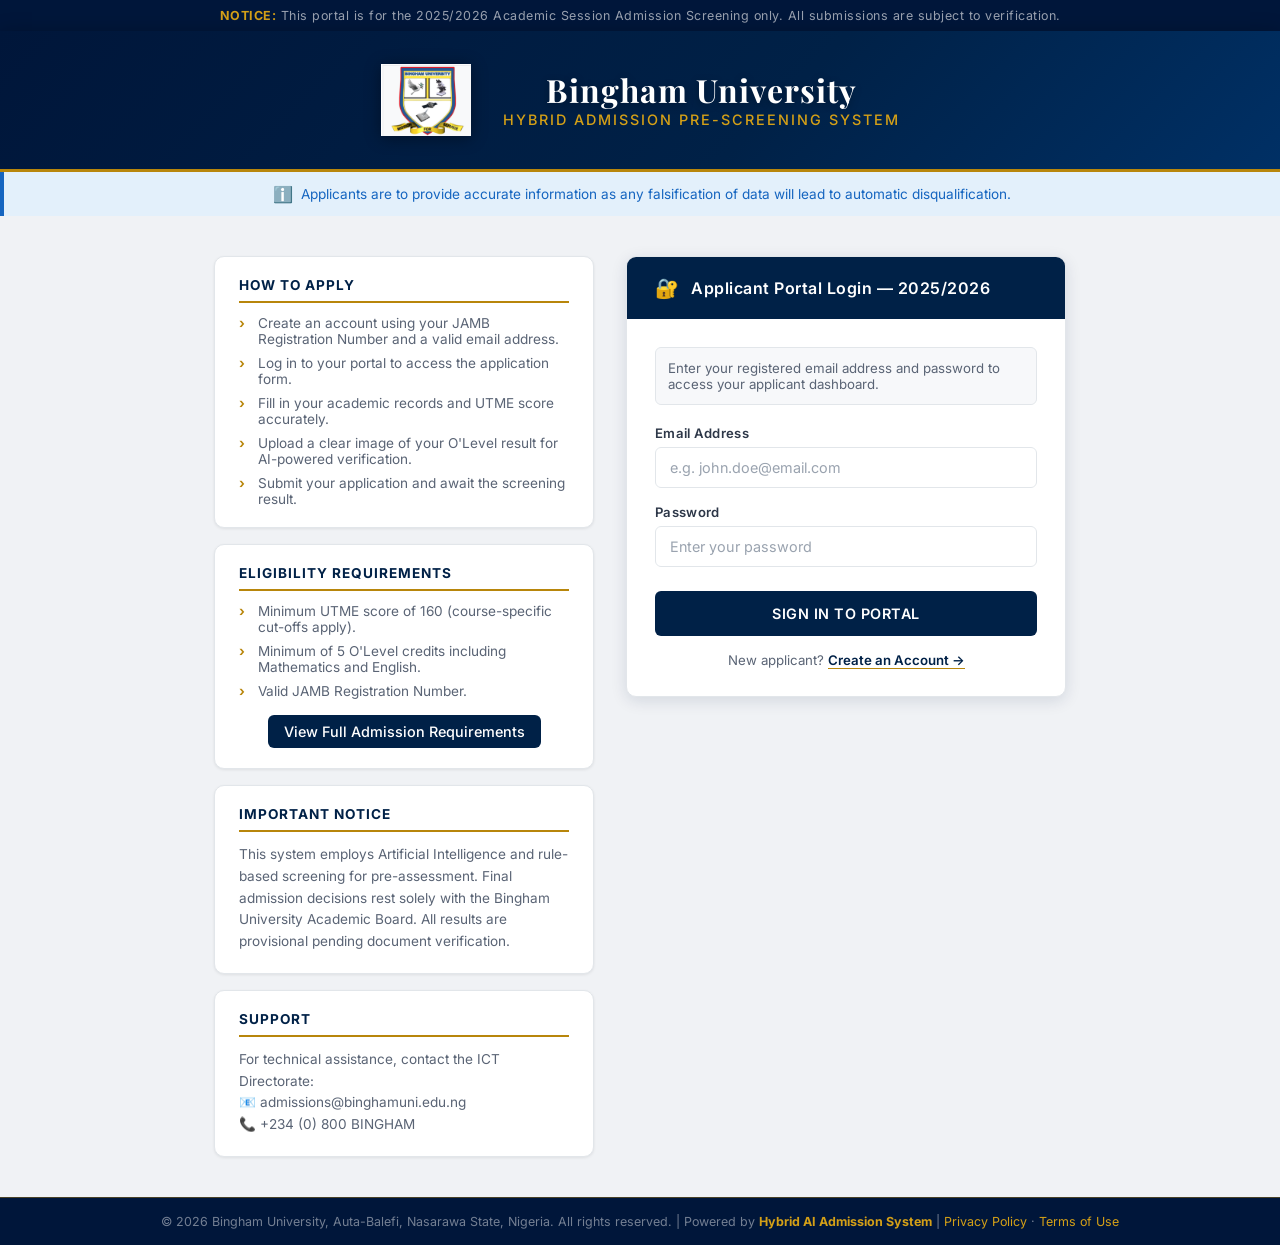
==== frontend/index.html @ 9d8b2491 "Hybrid Admission System Backend Updates" ====
<!DOCTYPE html>
<html lang="en">

<head>
    <meta charset="UTF-8">
    <meta name="viewport" content="width=device-width, initial-scale=1.0">
    <title>Applicant Login — Bingham University Admission Portal</title>
    <meta name="description"
        content="Bingham University Hybrid Admission Pre-Screening System. Register or login to begin your application.">
    <link
        href="https://fonts.googleapis.com/css2?family=Playfair+Display:wght@600;700&family=Inter:wght@300;400;500;600&display=swap"
        rel="stylesheet">
    <link rel="stylesheet" href="css/style.css">
</head>

<body class="formal-bg">

    <!-- Top Banner -->
    <div class="portal-top-banner">
        <strong>NOTICE:</strong> This portal is for the 2025/2026 Academic Session Admission Screening only. All
        submissions are subject to verification.
    </div>

    <div class="auth-wrapper">
        <!-- University Header -->
        <header class="uni-header">
            <img src="img/bingham_seal.png" alt="Bingham University Seal" class="uni-header-logo">
            <div class="uni-header-text">
                <h1>Bingham University</h1>
                <div class="system-title">Hybrid Admission Pre-Screening System</div>
            </div>
        </header>

        <!-- Notice Banner -->
        <div class="notice-banner">
            <span class="notice-icon">ℹ️</span>
            Applicants are to provide accurate information as any falsification of data will lead to automatic
            disqualification.
        </div>

        <!-- Auth Body -->
        <div class="auth-body">
            <!-- Left: Information Panel -->
            <div class="auth-info-panel">
                <div class="info-card">
                    <h3>How to Apply</h3>
                    <ul>
                        <li>Create an account using your JAMB Registration Number and a valid email address.</li>
                        <li>Log in to your portal to access the application form.</li>
                        <li>Fill in your academic records and UTME score accurately.</li>
                        <li>Upload a clear image of your O'Level result for AI-powered verification.</li>
                        <li>Submit your application and await the screening result.</li>
                    </ul>
                </div>

                <div class="info-card">
                    <h3>Eligibility Requirements</h3>
                    <ul>
                        <li>Minimum UTME score of 160 (course-specific cut-offs apply).</li>
                        <li>Minimum of 5 O'Level credits including Mathematics and English.</li>
                        <li>Valid JAMB Registration Number.</li>
                    </ul>
                    <div style="margin-top: 1rem; text-align: center;">
                        <a href="requirements.html" style="display: inline-block; padding: 0.5rem 1rem; background: var(--navy); color: white; text-decoration: none; border-radius: 6px; font-size: 0.9rem; font-weight: 500;">View Full Admission Requirements</a>
                    </div>
                </div>

                <div class="info-card">
                    <h3>Important Notice</h3>
                    <p>
                        This system employs Artificial Intelligence and rule-based screening for pre-assessment.
                        Final admission decisions rest solely with the Bingham University Academic Board.
                        All results are provisional pending document verification.
                    </p>
                </div>

                <div class="info-card">
                    <h3>Support</h3>
                    <p>
                        For technical assistance, contact the ICT Directorate:<br>
                        📧 admissions@binghamuni.edu.ng<br>
                        📞 +234 (0) 800 BINGHAM
                    </p>
                </div>
            </div>

            <!-- Right: Auth Form Panel -->
            <div class="auth-form-panel">
                <div class="auth-card">
                    <!-- Login Card Header -->
                    <div class="auth-card-header" id="cardHeader">
                        <span class="header-icon">🔐</span>
                        <h2 id="cardHeaderTitle">Applicant Portal Login — 2025/2026</h2>
                    </div>

                    <!-- Login Form -->
                    <form id="loginForm" class="auth-form active" autocomplete="off">
                        <p class="form-intro">
                            Enter your registered email address and password to access your applicant dashboard.
                        </p>

                        <div class="input-group">
                            <label for="loginEmail">Email Address</label>
                            <input type="email" id="loginEmail" required placeholder="e.g. john.doe@email.com"
                                autocomplete="username">
                        </div>
                        <div class="input-group">
                            <label for="loginPassword">Password</label>
                            <input type="password" id="loginPassword" required placeholder="Enter your password"
                                autocomplete="current-password">
                        </div>

                        <button type="submit" class="primary-btn" id="loginBtn">Sign In to Portal</button>
                        <div id="loginError" class="error-msg hidden"></div>

                        <div class="auth-switch-row">
                            New applicant? <a href="#" id="showRegister">Create an Account →</a>
                        </div>
                    </form>

                    <!-- Registration Form -->
                    <form id="registerForm" class="auth-form hidden" autocomplete="off">
                        <p class="form-intro">
                            Complete the form below to create your applicant account. Ensure all details match your
                            official JAMB and O'Level records.
                        </p>

                        <div class="input-group">
                            <label for="regName">Full Legal Name</label>
                            <span class="field-hint">As it appears on your official documents</span>
                            <input type="text" id="regName" required placeholder="e.g. JOHN ADEBAYO DOE">
                        </div>
                        <div class="input-group">
                            <label for="regJamb">JAMB Registration Number</label>
                            <span class="field-hint">Future integration with JAMB CBT Portal will verify this
                                automatically</span>
                            <input type="text" id="regJamb" required placeholder="e.g. 20261234567AB">
                        </div>
                        <div class="input-group">
                            <label for="regEmail">Email Address</label>
                            <span class="field-hint">Must be a valid, active email for official communication</span>
                            <input type="email" id="regEmail" required placeholder="e.g. john.doe@email.com">
                        </div>
                        <div class="input-group">
                            <label for="regPhone">Phone Number</label>
                            <input type="tel" id="regPhone" required placeholder="e.g. 08012345678">
                        </div>
                        <div class="input-group">
                            <label for="regPassword">Create Password</label>
                            <span class="field-hint">Minimum 8 characters</span>
                            <input type="password" id="regPassword" required placeholder="Create a secure password"
                                minlength="8" autocomplete="new-password">
                        </div>

                        <button type="submit" class="primary-btn" id="registerBtn">Create Account & Proceed</button>
                        <div id="regError" class="error-msg hidden"></div>
                        <div id="regSuccess" class="success-msg hidden"></div>

                        <div class="auth-switch-row">
                            Already registered? <a href="#" id="showLogin">← Sign In</a>
                        </div>
                    </form>
                </div>
            </div>
        </div>
    </div>

    <!-- Footer -->
    <footer class="portal-footer">
        © 2026 Bingham University, Auta-Balefi, Nasarawa State, Nigeria.
        All rights reserved. |
        Powered by <strong style="color: var(--gold-light)">Hybrid AI Admission System</strong> |
        <a href="#">Privacy Policy</a> · <a href="#">Terms of Use</a>
    </footer>

    <script src="js/main.js"></script>
</body>

</html>
---- frontend/css/style.css ----
/* =============================================
   BINGHAM UNIVERSITY - HYBRID ADMISSION SYSTEM
   Formal Institutional Design System
   ============================================= */

:root {
    /* Institutional Color Palette */
    --navy: #002147;
    --navy-dark: #00163a;
    --navy-mid: #003065;
    --gold: #B8860B;
    --gold-light: #d4a017;
    --gold-muted: rgba(184, 134, 11, 0.15);

    /* Neutral Palette */
    --white: #ffffff;
    --off-white: #f7f8fa;
    --gray-100: #f0f2f5;
    --gray-200: #e2e6ea;
    --gray-400: #9aa3af;
    --gray-600: #5a6475;
    --gray-800: #2d3748;

    /* Semantic Colors */
    --success: #1a7c4a;
    --success-bg: #e6f4ee;
    --danger: #c0392b;
    --danger-bg: #fdecea;
    --warning: #b7680f;
    --warning-bg: #fef3e2;
    --info: #1565c0;
    --info-bg: #e3f0fb;

    /* Shadows */
    --shadow-sm: 0 1px 3px rgba(0,0,0,0.08);
    --shadow-md: 0 4px 16px rgba(0,33,71,0.12);
    --shadow-lg: 0 12px 40px rgba(0,33,71,0.18);
}

* {
    margin: 0; padding: 0;
    box-sizing: border-box;
    font-family: 'Inter', sans-serif;
}

/* =============================================
   AUTH / LANDING PAGE STYLES
   ============================================= */

.formal-bg {
    background-color: var(--gray-100);
    min-height: 100vh;
    display: flex;
    flex-direction: column;
}

/* Top Header Banner */
.portal-top-banner {
    background: var(--navy-dark);
    color: rgba(255,255,255,0.6);
    text-align: center;
    font-size: 0.78rem;
    padding: 0.5rem 1rem;
    letter-spacing: 0.5px;
}

.portal-top-banner strong {
    color: var(--gold-light);
}

/* Main Auth Wrapper */
.auth-wrapper {
    flex: 1;
    display: flex;
    flex-direction: column;
}

/* University Header */
.uni-header {
    background: linear-gradient(135deg, var(--navy-dark) 0%, var(--navy) 60%, var(--navy-mid) 100%);
    border-bottom: 3px solid var(--gold);
    padding: 1.5rem 2rem;
    display: flex;
    align-items: center;
    justify-content: center;
    gap: 2rem;
    box-shadow: 0 4px 20px rgba(0,0,0,0.3);
}

.uni-header-logo {
    width: 90px;
    height: 90px;
    object-fit: contain;
    filter: drop-shadow(0 2px 8px rgba(0,0,0,0.4));
}

.uni-header-text {
    text-align: center;
}

.uni-header-text h1 {
    font-family: 'Playfair Display', serif;
    font-size: 2rem;
    font-weight: 700;
    color: var(--white);
    letter-spacing: 1px;
    line-height: 1.1;
    text-shadow: 0 2px 8px rgba(0,0,0,0.3);
}

.uni-header-text .system-title {
    font-size: 0.9rem;
    color: var(--gold-light);
    letter-spacing: 2px;
    text-transform: uppercase;
    margin-top: 0.3rem;
    font-weight: 500;
}

/* Notice Banner */
.notice-banner {
    background: var(--info-bg);
    border-left: 4px solid var(--info);
    color: var(--info);
    padding: 0.75rem 2rem;
    font-size: 0.85rem;
    text-align: center;
    display: flex;
    align-items: center;
    justify-content: center;
    gap: 0.5rem;
}

.notice-banner .notice-icon { font-size: 1rem; }

/* Auth Body */
.auth-body {
    flex: 1;
    display: flex;
    align-items: flex-start;
    justify-content: center;
    padding: 2.5rem 1rem;
    gap: 2rem;
}

.auth-info-panel {
    flex: 1;
    max-width: 380px;
    display: flex;
    flex-direction: column;
    gap: 1rem;
}

.info-card {
    background: var(--white);
    border: 1px solid var(--gray-200);
    border-radius: 10px;
    padding: 1.25rem 1.5rem;
    box-shadow: var(--shadow-sm);
}

.info-card h3 {
    font-size: 0.85rem;
    font-weight: 700;
    text-transform: uppercase;
    letter-spacing: 1px;
    color: var(--navy);
    margin-bottom: 0.75rem;
    padding-bottom: 0.5rem;
    border-bottom: 2px solid var(--gold);
}

.info-card ul {
    list-style: none;
    display: flex;
    flex-direction: column;
    gap: 0.5rem;
}

.info-card ul li {
    font-size: 0.85rem;
    color: var(--gray-600);
    padding-left: 1.2rem;
    position: relative;
}

.info-card ul li::before {
    content: "›";
    position: absolute;
    left: 0;
    color: var(--gold);
    font-weight: 700;
}

.info-card p {
    font-size: 0.85rem;
    color: var(--gray-600);
    line-height: 1.6;
}

/* Auth Card */
.auth-form-panel {
    width: 100%;
    max-width: 440px;
}

.auth-card {
    background: var(--white);
    border: 1px solid var(--gray-200);
    border-radius: 10px;
    box-shadow: var(--shadow-md);
    overflow: hidden;
}

.auth-card-header {
    background: var(--navy);
    padding: 1.2rem 1.75rem;
    display: flex;
    align-items: center;
    gap: 0.75rem;
}

.auth-card-header h2 {
    font-size: 1rem;
    font-weight: 600;
    color: var(--white);
    letter-spacing: 0.5px;
}

.auth-card-header .header-icon {
    font-size: 1.2rem;
}

.auth-form {
    padding: 1.75rem;
}

.auth-form.hidden { display: none; }
.auth-form.active { display: block; }

.auth-form .form-intro {
    font-size: 0.83rem;
    color: var(--gray-600);
    margin-bottom: 1.25rem;
    padding: 0.75rem;
    background: var(--off-white);
    border-radius: 6px;
    border: 1px solid var(--gray-200);
}

/* Form Elements */
.input-group {
    margin-bottom: 1rem;
    display: flex;
    flex-direction: column;
    gap: 0.35rem;
}

.input-group label {
    font-size: 0.82rem;
    font-weight: 600;
    color: var(--gray-800);
    letter-spacing: 0.3px;
}

.input-group .field-hint {
    font-size: 0.75rem;
    color: var(--gray-400);
    margin-top: -0.15rem;
}

input[type="text"],
input[type="email"],
input[type="password"],
input[type="tel"],
input[type="number"],
select {
    width: 100%;
    padding: 0.7rem 0.9rem;
    border: 1px solid var(--gray-200);
    border-radius: 6px;
    color: var(--gray-800);
    font-size: 0.9rem;
    background: var(--white);
    transition: all 0.2s ease;
}

input:focus, select:focus {
    outline: none;
    border-color: var(--navy);
    box-shadow: 0 0 0 3px rgba(0, 33, 71, 0.08);
}

input::placeholder { color: var(--gray-400); }

select option { color: var(--gray-800); }

/* Primary Button */
.primary-btn {
    width: 100%;
    padding: 0.85rem 1rem;
    background: var(--navy);
    color: var(--white);
    border: none;
    border-radius: 6px;
    font-size: 0.9rem;
    font-weight: 600;
    cursor: pointer;
    letter-spacing: 0.5px;
    transition: background 0.2s, transform 0.15s;
    margin-top: 0.5rem;
    text-transform: uppercase;
}

.primary-btn:hover {
    background: var(--navy-mid);
    transform: translateY(-1px);
}

.primary-btn:active { transform: translateY(0); }

.auth-switch-row {
    text-align: center;
    margin-top: 1rem;
    font-size: 0.83rem;
    color: var(--gray-600);
}

.auth-switch-row a {
    color: var(--navy);
    font-weight: 600;
    text-decoration: none;
    border-bottom: 1px solid var(--gold);
}

.error-msg {
    background: var(--danger-bg);
    color: var(--danger);
    border: 1px solid #f5c6c2;
    border-radius: 6px;
    padding: 0.7rem 0.9rem;
    font-size: 0.83rem;
    margin-top: 0.75rem;
}

.error-msg.hidden { display: none; }

.success-msg {
    background: var(--success-bg);
    color: var(--success);
    border: 1px solid #b2ddc6;
    border-radius: 6px;
    padding: 0.7rem 0.9rem;
    font-size: 0.83rem;
    margin-top: 0.75rem;
}

/* Footer */
.portal-footer {
    background: var(--navy-dark);
    color: rgba(255,255,255,0.45);
    text-align: center;
    padding: 1rem;
    font-size: 0.78rem;
    border-top: 1px solid rgba(184,134,11,0.4);
}

.portal-footer a { color: var(--gold-light); text-decoration: none; }

/* =============================================
   DASHBOARD STYLES
   ============================================= */

.dashboard-bg {
    background: var(--gray-100);
    min-height: 100vh;
    display: block;
}

.dashboard-layout {
    display: flex;
    min-height: 100vh;
}

/* Sidebar */
.sidebar {
    width: 260px;
    min-height: 100vh;
    background: linear-gradient(180deg, var(--navy-dark) 0%, var(--navy) 100%);
    border-right: 3px solid var(--gold);
    display: flex;
    flex-direction: column;
    flex-shrink: 0;
    position: sticky;
    top: 0;
    height: 100vh;
    overflow-y: auto;
}

.sidebar-brand {
    padding: 1.5rem 1.25rem;
    border-bottom: 1px solid rgba(255,255,255,0.1);
    display: flex;
    flex-direction: column;
    align-items: center;
    gap: 0.75rem;
    text-align: center;
}

.sidebar-brand img {
    width: 65px;
    height: 65px;
    object-fit: contain;
    filter: drop-shadow(0 2px 6px rgba(0,0,0,0.4));
}

.sidebar-brand h3 {
    font-family: 'Playfair Display', serif;
    font-size: 0.95rem;
    color: var(--white);
    font-weight: 700;
    line-height: 1.3;
}

.sidebar-brand .brand-sub {
    font-size: 0.72rem;
    color: var(--gold-light);
    letter-spacing: 1px;
    text-transform: uppercase;
}

.sidebar-nav {
    padding: 1rem 0;
    flex: 1;
}

.nav-section-label {
    font-size: 0.68rem;
    font-weight: 700;
    letter-spacing: 1.5px;
    text-transform: uppercase;
    color: rgba(255,255,255,0.35);
    padding: 0.75rem 1.25rem 0.35rem;
}

.nav-item {
    display: flex;
    align-items: center;
    gap: 0.75rem;
    padding: 0.75rem 1.25rem;
    color: rgba(255,255,255,0.7);
    text-decoration: none;
    font-size: 0.875rem;
    font-weight: 500;
    transition: all 0.2s ease;
    border-left: 3px solid transparent;
}

.nav-item:hover {
    background: rgba(255,255,255,0.08);
    color: var(--white);
    border-left-color: var(--gold);
}

.nav-item.active {
    background: rgba(184,134,11,0.15);
    color: var(--gold-light);
    border-left-color: var(--gold);
    font-weight: 600;
}

.nav-item .nav-icon { font-size: 1rem; width: 20px; }

.sidebar-footer {
    padding: 1rem 1.25rem;
    border-top: 1px solid rgba(255,255,255,0.1);
}

.sidebar-footer .applicant-info {
    font-size: 0.8rem;
    color: rgba(255,255,255,0.5);
    margin-bottom: 0.75rem;
    line-height: 1.5;
}

.sidebar-footer .applicant-info strong {
    color: rgba(255,255,255,0.85);
    display: block;
}

/* Dashboard Main Content */
.dashboard-main {
    flex: 1;
    display: flex;
    flex-direction: column;
    overflow-y: auto;
}

.dash-topbar {
    background: var(--white);
    border-bottom: 1px solid var(--gray-200);
    padding: 0.875rem 2rem;
    display: flex;
    align-items: center;
    justify-content: space-between;
    box-shadow: var(--shadow-sm);
}

.dash-topbar .page-title {
    font-size: 1rem;
    font-weight: 700;
    color: var(--navy);
}

.dash-topbar .breadcrumb {
    font-size: 0.78rem;
    color: var(--gray-400);
}

.dash-content {
    padding: 2rem;
    flex: 1;
}

/* Welcome Banner */
.welcome-banner {
    background: linear-gradient(135deg, var(--navy-dark), var(--navy));
    border-radius: 10px;
    padding: 1.5rem 2rem;
    color: var(--white);
    border-left: 5px solid var(--gold);
    margin-bottom: 1.5rem;
    display: flex;
    justify-content: space-between;
    align-items: center;
    box-shadow: var(--shadow-md);
}

.welcome-banner h2 {
    font-family: 'Playfair Display', serif;
    font-size: 1.3rem;
    font-weight: 700;
    margin-bottom: 0.25rem;
}

.welcome-banner p {
    font-size: 0.85rem;
    color: rgba(255,255,255,0.7);
}

.welcome-banner .status-pill {
    background: rgba(184,134,11,0.25);
    border: 1px solid var(--gold);
    color: var(--gold-light);
    padding: 0.4rem 1rem;
    border-radius: 999px;
    font-size: 0.78rem;
    font-weight: 600;
    letter-spacing: 0.5px;
    white-space: nowrap;
}

/* Dashboard Cards */
.dashboard-card {
    background: var(--white);
    border: 1px solid var(--gray-200);
    border-radius: 10px;
    box-shadow: var(--shadow-sm);
    overflow: hidden;
    margin-bottom: 1.5rem;
}

.card-header {
    background: var(--off-white);
    border-bottom: 1px solid var(--gray-200);
    padding: 1rem 1.5rem;
    display: flex;
    align-items: center;
    gap: 0.75rem;
}

.card-header .card-icon { font-size: 1.1rem; }

.card-header h3 {
    font-size: 0.9rem;
    font-weight: 700;
    color: var(--navy);
    text-transform: uppercase;
    letter-spacing: 0.5px;
}

.card-body { padding: 1.5rem; }

/* Form Sections inside dashboard */
.form-section {
    margin-bottom: 1.5rem;
}

.form-section .section-label {
    font-size: 0.78rem;
    font-weight: 700;
    text-transform: uppercase;
    letter-spacing: 1px;
    color: var(--navy);
    border-bottom: 2px solid var(--gold);
    padding-bottom: 0.4rem;
    margin-bottom: 1rem;
    display: inline-block;
}

.form-section .section-desc {
    font-size: 0.82rem;
    color: var(--gray-600);
    margin-bottom: 1rem;
    line-height: 1.5;
}

.form-row {
    display: grid;
    grid-template-columns: 1fr 1fr;
    gap: 1rem;
}

.form-row-3 {
    display: grid;
    grid-template-columns: 2fr 1fr;
    gap: 0.75rem;
}

.grades-grid {
    display: grid;
    grid-template-columns: 1fr 1fr;
    gap: 1rem;
    margin-bottom: 0.75rem;
}

.grade-pair {
    display: grid;
    grid-template-columns: 1fr 80px;
    gap: 0.5rem;
    align-items: end;
}

/* File Upload */
.file-upload-area {
    border: 2px dashed var(--gray-200);
    border-radius: 8px;
    padding: 1.5rem;
    text-align: center;
    cursor: pointer;
    transition: all 0.2s;
    background: var(--off-white);
}

.file-upload-area:hover { border-color: var(--navy); background: rgba(0,33,71,0.03); }

.file-upload-area .upload-icon { font-size: 2rem; display: block; margin-bottom: 0.5rem; }
.file-upload-area .upload-label { font-size: 0.85rem; font-weight: 600; color: var(--navy); }
.file-upload-area .upload-hint { font-size: 0.78rem; color: var(--gray-400); margin-top: 0.25rem; }
.file-upload-area input[type="file"] { display: none; }
#fileNameDisplay { font-size: 0.82rem; color: var(--success); margin-top: 0.5rem; display: block; }

/* Submit Button Variation */
.submit-app-btn {
    background: var(--gold);
    color: var(--navy-dark);
    font-weight: 700;
    border-radius: 6px;
    letter-spacing: 0.5px;
}

.submit-app-btn:hover { background: var(--gold-light); }

/* Modal */
.modal {
    position: fixed;
    top: 0; left: 0; width: 100%; height: 100%;
    background: rgba(0,33,71,0.65);
    display: flex;
    justify-content: center;
    align-items: center;
    z-index: 999;
    transition: opacity 0.3s ease;
}

.modal.hidden { display: none; }

.formal-modal {
    background: var(--white);
    border-radius: 10px;
    padding: 2rem 2.5rem;
    max-width: 480px;
    width: 90%;
    border-top: 5px solid var(--navy);
    text-align: center;
    box-shadow: var(--shadow-lg);
}

.formal-modal h2 {
    font-family: 'Playfair Display', serif;
    color: var(--navy);
    font-size: 1.3rem;
    margin-bottom: 0.75rem;
}

.formal-modal p {
    font-size: 0.9rem;
    color: var(--gray-600);
    margin-bottom: 1.5rem;
    line-height: 1.6;
}

/* Logout btn */
.logout-btn {
    background: rgba(255,255,255,0.08);
    color: rgba(255,255,255,0.65);
    border: 1px solid rgba(255,255,255,0.15);
    border-radius: 6px;
    padding: 0.5rem 1rem;
    font-size: 0.8rem;
    cursor: pointer;
    width: 100%;
    transition: all 0.2s;
    text-align: left;
    display: flex;
    align-items: center;
    gap: 0.5rem;
}

.logout-btn:hover { background: rgba(192,57,43,0.2); color: #e9a9a4; border-color: rgba(192,57,43,0.3); }

/* Status badge */
.status-badge {
    display: inline-block;
    padding: 0.25rem 0.75rem;
    border-radius: 999px;
    font-size: 0.75rem;
    font-weight: 700;
    letter-spacing: 0.5px;
    text-transform: uppercase;
}

.status-qualified { background: var(--success-bg); color: var(--success); }
.status-rejected { background: var(--danger-bg); color: var(--danger); }
.status-alternative { background: var(--warning-bg); color: var(--warning); }
.status-pending { background: var(--info-bg); color: var(--info); }

/* Admin Table */
.admin-table-wrapper { overflow-x: auto; }

table { width: 100%; border-collapse: collapse; }

th {
    background: var(--off-white);
    color: var(--navy);
    font-size: 0.78rem;
    font-weight: 700;
    letter-spacing: 0.5px;
    text-transform: uppercase;
    padding: 0.9rem 1rem;
    border-bottom: 2px solid var(--gold);
    text-align: left;
}

td {
    padding: 0.875rem 1rem;
    font-size: 0.875rem;
    color: var(--gray-800);
    border-bottom: 1px solid var(--gray-200);
}

tr:hover td { background: var(--off-white); }

.action-btn {
    padding: 0.35rem 0.85rem;
    border: none;
    border-radius: 4px;
    font-size: 0.78rem;
    font-weight: 600;
    cursor: pointer;
    margin-right: 0.4rem;
    transition: opacity 0.2s;
}

.action-btn:hover { opacity: 0.85; }
.btn-approve { background: var(--success); color: white; }
.btn-reject { background: var(--danger); color: white; }
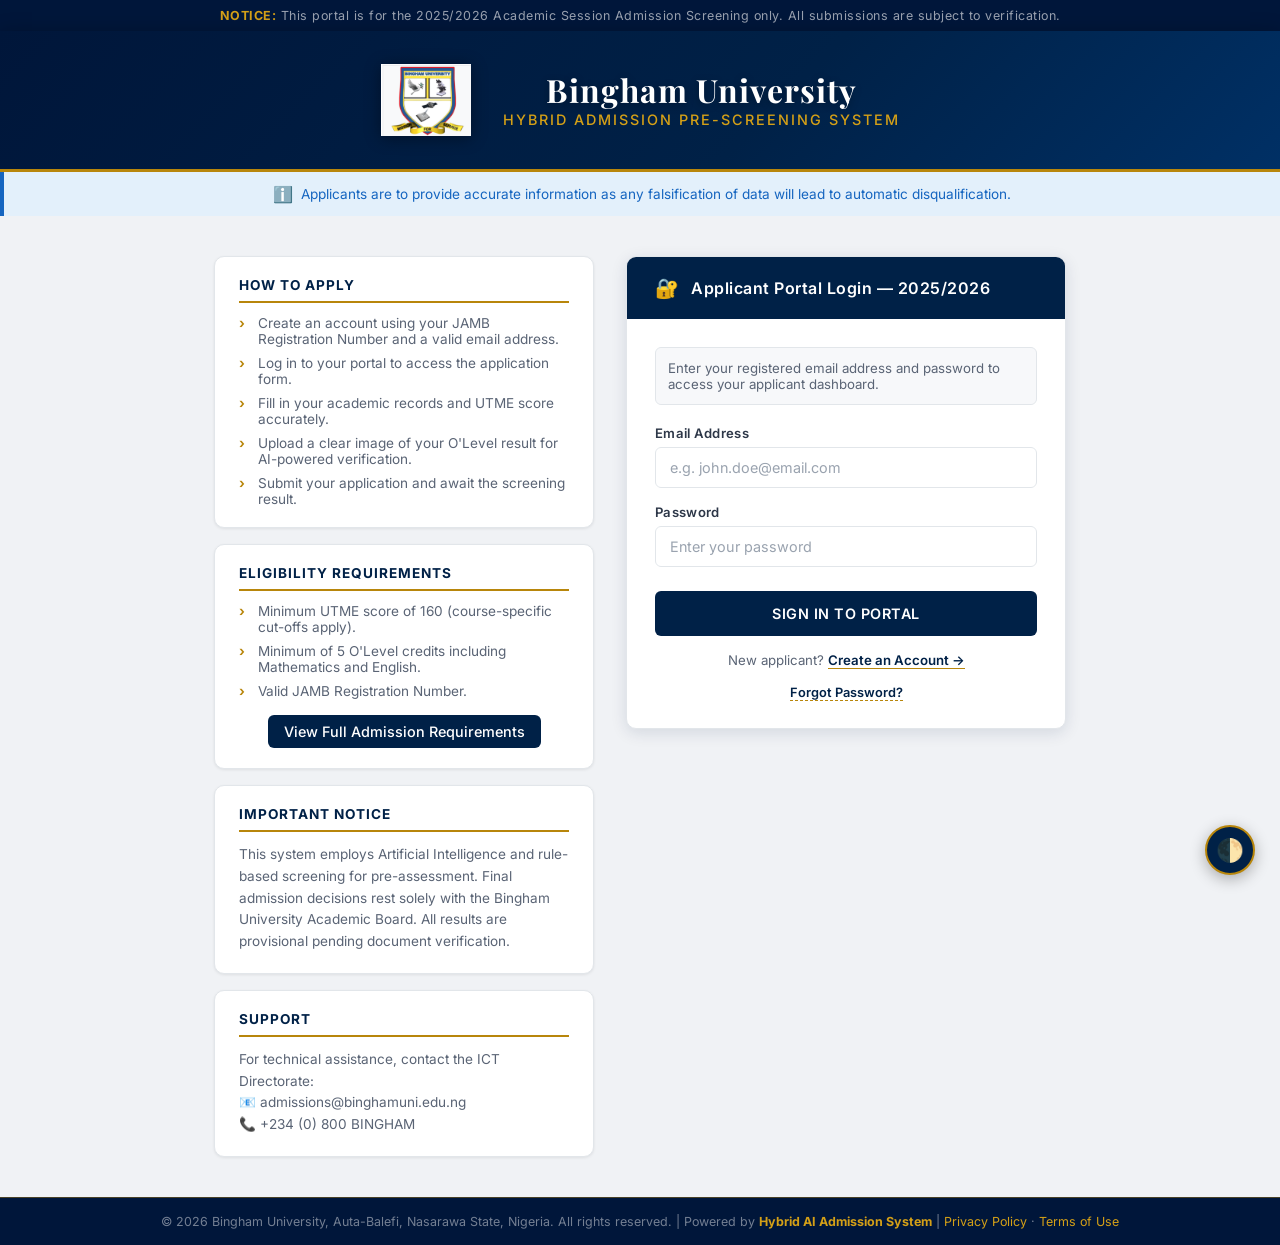
==== commit 20545f89: "Final defense updates: Documentation, UI fixes, and dependencies" ====
--- a/frontend/index.html
+++ b/frontend/index.html
@@ -14,6 +14,11 @@
 </head>
 
 <body class="formal-bg">
+    <script>
+        if (localStorage.getItem('theme') === 'dark') {
+            document.body.classList.add('dark-theme');
+        }
+    </script>
 
     <!-- Top Banner -->
     <div class="portal-top-banner">
@@ -113,8 +118,31 @@
                         <button type="submit" class="primary-btn" id="loginBtn">Sign In to Portal</button>
                         <div id="loginError" class="error-msg hidden"></div>
 
+                        <div class="auth-switch-row" style="margin-bottom: 0.5rem;">
+                            New applicant? <a href="#" id="showRegister">Create an Account →</a>
+                        </div>
                         <div class="auth-switch-row">
-                            New applicant? <a href="#" id="showRegister">Create an Account →</a>
+                            <a href="#" id="showForgot" style="font-size: 0.8rem; color: var(--navy); text-decoration: none; border-bottom: 1px dashed var(--gold);">Forgot Password?</a>
+                        </div>
+                    </form>
+
+                    <!-- Forgot Password Form -->
+                    <form id="forgotPasswordForm" class="auth-form hidden" autocomplete="off">
+                        <p class="form-intro">
+                            Enter your registered email address below. If your account exists, we will reset your password to a temporary password so you can access your dashboard.
+                        </p>
+
+                        <div class="input-group">
+                            <label for="forgotEmail">Email Address</label>
+                            <input type="email" id="forgotEmail" required placeholder="e.g. john.doe@email.com">
+                        </div>
+
+                        <button type="submit" class="primary-btn" id="forgotBtn">Reset Password</button>
+                        <div id="forgotError" class="error-msg hidden"></div>
+                        <div id="forgotSuccess" class="success-msg hidden"></div>
+
+                        <div class="auth-switch-row">
+                            Remembered password? <a href="#" id="forgotShowLogin">← Back to Sign In</a>
                         </div>
                     </form>
 
@@ -173,6 +201,9 @@
         <a href="#">Privacy Policy</a> · <a href="#">Terms of Use</a>
     </footer>
 
+    <!-- Theme Toggle Floating Button -->
+    <button class="theme-toggle-btn" id="themeToggle" title="Toggle Light/Dark Theme">🌓</button>
+
     <script src="js/main.js"></script>
 </body>
 
--- a/frontend/css/style.css
+++ b/frontend/css/style.css
@@ -41,6 +41,12 @@
     margin: 0; padding: 0;
     box-sizing: border-box;
     font-family: 'Inter', sans-serif;
+}
+
+body {
+    color: var(--gray-800);
+    background-color: var(--gray-100);
+    transition: background-color 0.3s ease, color 0.3s ease;
 }
 
 /* =============================================
@@ -785,3 +791,172 @@
 .action-btn:hover { opacity: 0.85; }
 .btn-approve { background: var(--success); color: white; }
 .btn-reject { background: var(--danger); color: white; }
+
+/* =============================================
+   DARK THEME SYSTEM
+   ============================================= */
+
+body.dark-theme {
+    --navy: #1e293b;
+    --navy-dark: #0f172a;
+    --navy-mid: #334155;
+    --gold: #d97706;
+    --gold-light: #fbbf24;
+    --gold-muted: rgba(217, 119, 6, 0.25);
+
+    /* Neutral Palette */
+    --white: #1e293b;
+    --off-white: #0f172a;
+    --gray-100: #020617;
+    --gray-200: #334155;
+    --gray-400: #64748b;
+    --gray-600: #cbd5e1;
+    --gray-800: #f8fafc;
+
+    /* Semantic Colors */
+    --success: #22c55e;
+    --success-bg: rgba(34, 197, 94, 0.15);
+    --danger: #ef4444;
+    --danger-bg: rgba(239, 68, 68, 0.15);
+    --warning: #f59e0b;
+    --warning-bg: rgba(245, 158, 11, 0.15);
+    --info: #3b82f6;
+    --info-bg: rgba(59, 130, 246, 0.15);
+
+    /* Shadows */
+    --shadow-sm: 0 1px 3px rgba(0,0,0,0.4);
+    --shadow-md: 0 4px 16px rgba(0,0,0,0.6);
+    --shadow-lg: 0 12px 40px rgba(0,0,0,0.8);
+}
+
+/* Specific Dark Mode Enhancements */
+body.dark-theme input,
+body.dark-theme select,
+body.dark-theme textarea {
+    background-color: #0f172a;
+    border-color: #334155;
+    color: #f8fafc;
+}
+
+body.dark-theme input:focus,
+body.dark-theme select:focus {
+    border-color: var(--gold-light);
+    box-shadow: 0 0 0 3px rgba(251, 191, 36, 0.15);
+}
+
+body.dark-theme input::placeholder {
+    color: #475569;
+}
+
+body.dark-theme .uni-header {
+    background: linear-gradient(135deg, #020617 0%, #0f172a 60%, #1e293b 100%);
+    border-bottom-color: var(--gold);
+}
+
+body.dark-theme .auth-form .form-intro {
+    background: #0f172a;
+    border-color: #334155;
+}
+
+body.dark-theme .nav-item:hover {
+    background: rgba(255, 255, 255, 0.05);
+}
+
+body.dark-theme th {
+    background: #0f172a;
+    color: var(--gold-light);
+}
+
+body.dark-theme tr:hover td {
+    background: #1e293b;
+}
+
+/* =============================================
+   THEME TOGGLE FLOATING BUTTON
+   ============================================= */
+
+.theme-toggle-btn {
+    position: fixed;
+    bottom: 25px;
+    right: 25px;
+    width: 50px;
+    height: 50px;
+    border-radius: 50%;
+    background: var(--navy);
+    border: 2px solid var(--gold);
+    color: #ffffff;
+    font-size: 1.4rem;
+    cursor: pointer;
+    display: flex;
+    align-items: center;
+    justify-content: center;
+    box-shadow: 0 4px 15px rgba(0, 0, 0, 0.3);
+    z-index: 9999;
+    transition: all 0.3s cubic-bezier(0.4, 0, 0.2, 1);
+}
+
+.theme-toggle-btn:hover {
+    transform: scale(1.1) rotate(30deg);
+    box-shadow: 0 6px 20px rgba(0, 0, 0, 0.4);
+}
+
+.theme-toggle-btn:active {
+    transform: scale(0.95);
+}
+
+/* =============================================
+   PREMIUM SPINNER & TRANSITIONS
+   ============================================= */
+
+.premium-loading-container {
+    display: flex;
+    flex-direction: column;
+    align-items: center;
+    justify-content: center;
+    padding: 4rem;
+    color: var(--navy);
+    animation: fadeIn 0.4s ease-out;
+}
+
+body.dark-theme .premium-loading-container {
+    color: var(--gold-light);
+}
+
+.premium-spinner {
+    width: 48px;
+    height: 48px;
+    border: 4px solid rgba(0, 33, 71, 0.1);
+    border-top: 4px solid var(--gold);
+    border-radius: 50%;
+    animation: spin 1s cubic-bezier(0.5, 0.1, 0.5, 0.9) infinite;
+    margin-bottom: 1.25rem;
+    box-shadow: 0 4px 10px rgba(0, 33, 71, 0.05);
+}
+
+body.dark-theme .premium-spinner {
+    border: 4px solid rgba(251, 191, 36, 0.15);
+    border-top-color: var(--gold-light);
+}
+
+.loading-text {
+    font-size: 0.92rem;
+    font-weight: 500;
+    letter-spacing: 0.8px;
+    text-transform: uppercase;
+    color: var(--gray-600);
+}
+
+body.dark-theme .loading-text {
+    color: var(--gray-400);
+}
+
+@keyframes spin {
+    0% { transform: rotate(0deg); }
+    100% { transform: rotate(360deg); }
+}
+
+@keyframes fadeIn {
+    from { opacity: 0; transform: translateY(8px); }
+    to { opacity: 1; transform: translateY(0); }
+}
+
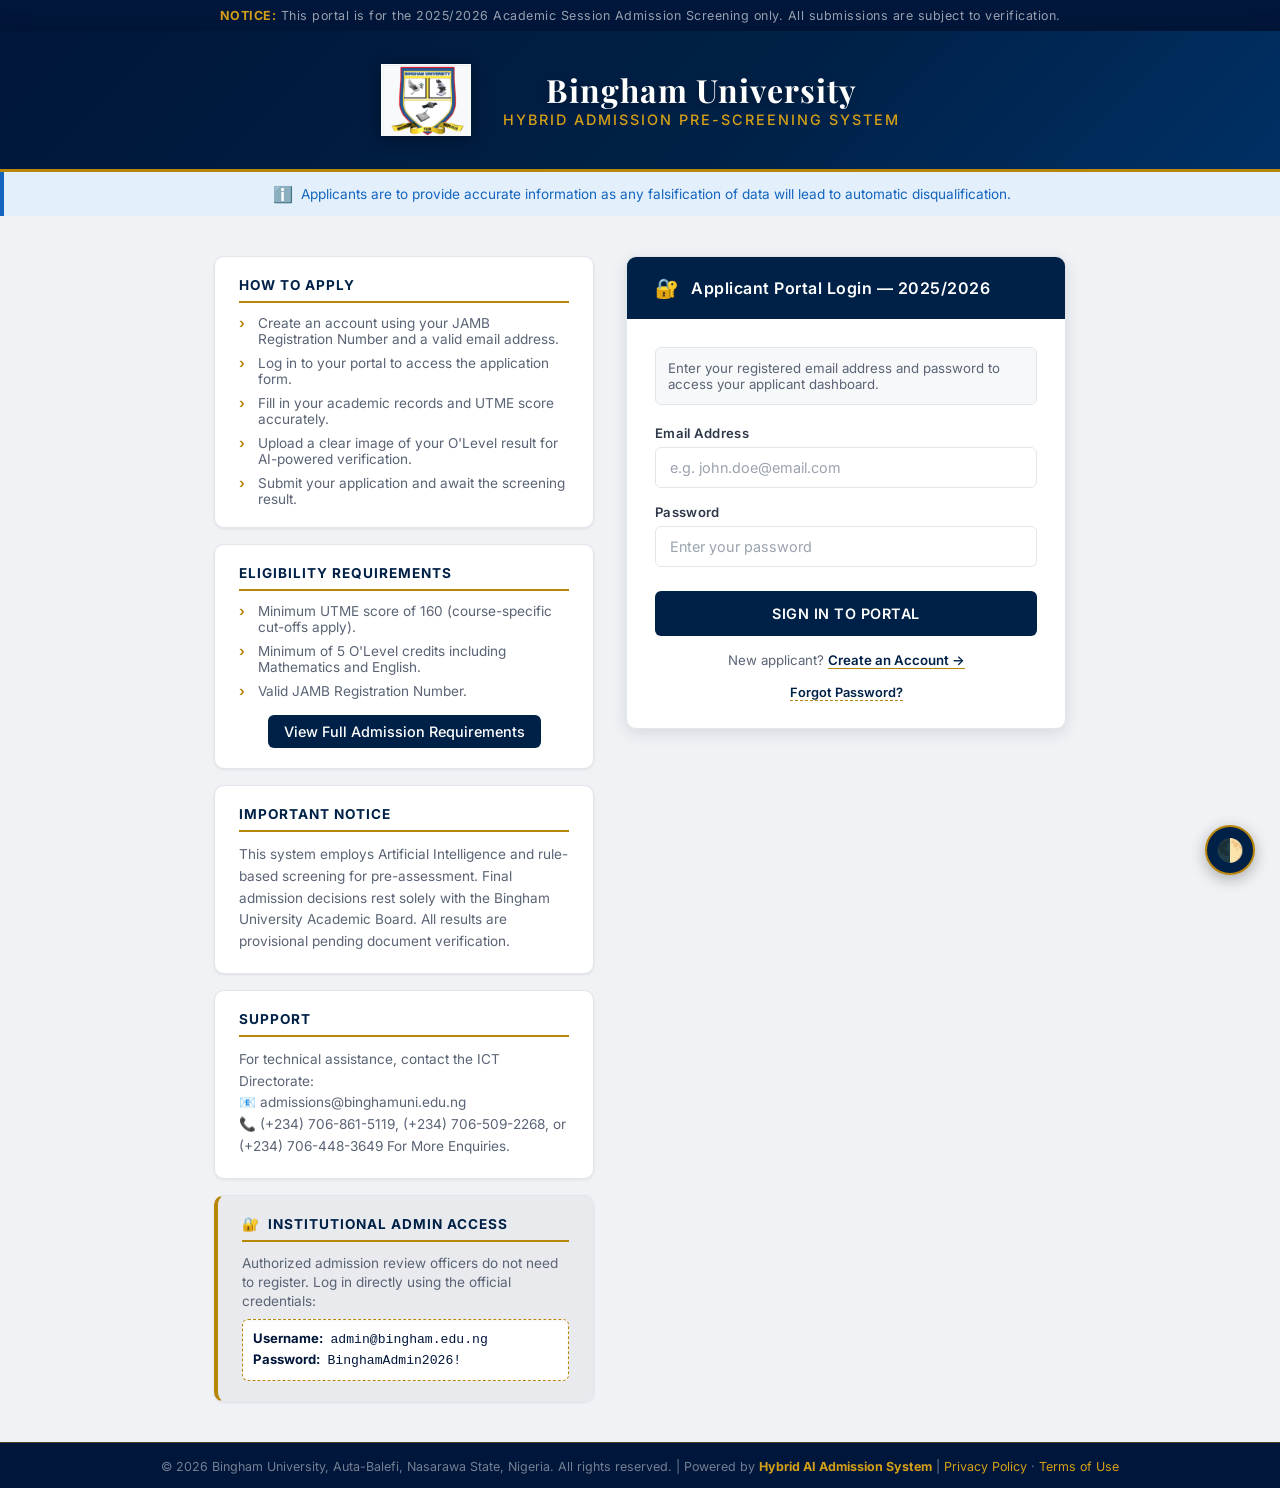
==== commit ce419a67: "Optimize admin applications fetch with bulk queries, auto-seed default administrator account, and ad" ====
--- a/frontend/index.html
+++ b/frontend/index.html
@@ -66,7 +66,9 @@
                         <li>Valid JAMB Registration Number.</li>
                     </ul>
                     <div style="margin-top: 1rem; text-align: center;">
-                        <a href="requirements.html" style="display: inline-block; padding: 0.5rem 1rem; background: var(--navy); color: white; text-decoration: none; border-radius: 6px; font-size: 0.9rem; font-weight: 500;">View Full Admission Requirements</a>
+                        <a href="requirements.html"
+                            style="display: inline-block; padding: 0.5rem 1rem; background: var(--navy); color: white; text-decoration: none; border-radius: 6px; font-size: 0.9rem; font-weight: 500;">View
+                            Full Admission Requirements</a>
                     </div>
                 </div>
 
@@ -84,8 +86,23 @@
                     <p>
                         For technical assistance, contact the ICT Directorate:<br>
                         📧 admissions@binghamuni.edu.ng<br>
-                        📞 +234 (0) 800 BINGHAM
+                        📞 (+234) 706-861-5119, (+234) 706-509-2268, or (+234) 706-448-3649 For More Enquiries.
                     </p>
+                </div>
+
+                <div class="info-card" style="border-left: 4px solid var(--gold); background: rgba(10, 25, 47, 0.03);">
+                    <h3 style="color: var(--navy); display: flex; align-items: center; gap: 0.5rem;">
+                        <span>🔐</span> Institutional Admin Access
+                    </h3>
+                    <p style="font-size: 0.85rem; margin-bottom: 0.5rem; line-height: 1.4;">
+                        Authorized admission review officers do not need to register. Log in directly using the official
+                        credentials:
+                    </p>
+                    <div
+                        style="background: var(--white); border: 1px dashed var(--gold); border-radius: 6px; padding: 0.6rem; font-family: monospace; font-size: 0.82rem; color: var(--navy-dark); line-height: 1.5; box-shadow: inset 0 1px 3px rgba(0,0,0,0.05);">
+                        <strong>Username:</strong> admin@bingham.edu.ng<br>
+                        <strong>Password:</strong> BinghamAdmin2026!
+                    </div>
                 </div>
             </div>
 
@@ -122,14 +139,17 @@
                             New applicant? <a href="#" id="showRegister">Create an Account →</a>
                         </div>
                         <div class="auth-switch-row">
-                            <a href="#" id="showForgot" style="font-size: 0.8rem; color: var(--navy); text-decoration: none; border-bottom: 1px dashed var(--gold);">Forgot Password?</a>
+                            <a href="#" id="showForgot"
+                                style="font-size: 0.8rem; color: var(--navy); text-decoration: none; border-bottom: 1px dashed var(--gold);">Forgot
+                                Password?</a>
                         </div>
                     </form>
 
                     <!-- Forgot Password Form -->
                     <form id="forgotPasswordForm" class="auth-form hidden" autocomplete="off">
                         <p class="form-intro">
-                            Enter your registered email address below. If your account exists, we will reset your password to a temporary password so you can access your dashboard.
+                            Enter your registered email address below. If your account exists, we will reset your
+                            password to a temporary password so you can access your dashboard.
                         </p>
 
                         <div class="input-group">
